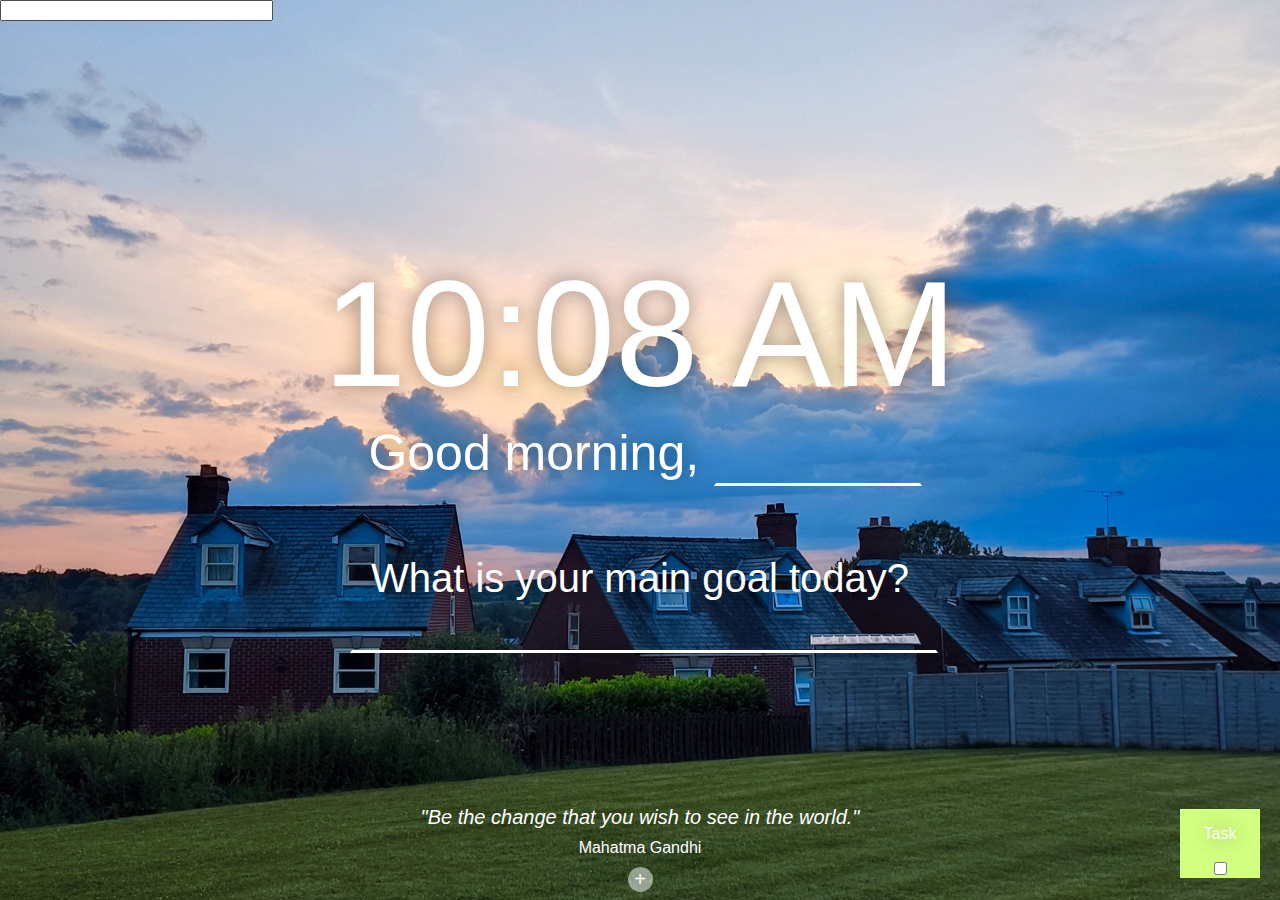
==== index.html @ 7d64a7fd "created Momentum App" ====
<!DOCTYPE html>
<html>
    <head>
        <meta charset="utf-8">
        <meta name="viewport" content="width=device-width, initial-scale=1.0">
        <title>Momentum Application</title>
        <link href="style.css" rel="stylesheet" type="text/css">
    </head>
    <body>
        <div id="mainContainer">
            <div id="topContainer">
                <form method="get" action="https://www.google.com/search" target="_blank">
                    <input type="text" name="q" size="31" value="">
                </form>
            </div>
            <div id="container">
                <div id="clock"></div>
                <div id="greetingsContainer">
                    <div>
                        <p id="greetings"></p>
                        <span id="yourNameContainer" class="hide"><p id="yourName"></p></span>
                        <span id="editNameContainer"><input type="text" id="editName"></span>
                    </div>
                    <button id="buttonEditName" class="hide">Edit</button>
                    <button id="buttonDeleteName" class="hide">Delete</button>
                </div>
                <div id="mainGoalContainer">
                    <div id="mainGoalQA">
                        <div id="mainGoalQuestion">
                            <p>What is your main goal today?</p>
                            <input type="text" id="enterMainGoal">
                        </div>
                        <div id="mainGoalAnswer" class="hide">
                            <p>TODAY</p>
                            <div>
                                <input type="checkBox" id="mainGoalCheckBox">
                                <label id="checkBoxLabel">EXAMPLE</label>
                            </div>
                        </div>
                    </div>
                    <div id="mainGoalButtonContainer" class="hide">
                        <button id="buttonEditMainGoal">Edit</button>
                        <button id="buttonClearMainGoal">Clear</button>
                    </div>
                </div>
            </div>
            <div id="bottomContainer">
                <div id = imageDetails>
                    <buttion id="imageButton" class="hide">Image</button>
                </div>
                <div id="quoteContainer">
                    <div id="quote"></div>
                    <div id="quoteAuthor"></div>
                    <button id="openQuoteAddButton">+</button>
                </div>
                <div id = taskMainCheckBoxContainer>
                    <p>Task</p>
                    <input type="checkbox" id="taskMainCheckBox">
                </div>
            </div>
        </div>
        <div id="taskContainer" class="hide">
            <div id="taskHeader">Task List</div>
            <div id="taskList"></div>
            <div>
                <input type="text" id="taskInput" placeholder="New Task">
            </div>
        </div>
        <div id="addQuoteMainContainer">
            <div id="addQuoteContainer" class="hide">
                <p>Quote</p>
                <input type="text" id="addQuoteInput" placeholder="Add quote (required)">
                <p>Author</p>
                <input type="text" id="addAuthorInput" placeholder="Add author name (optional)">
                <button id="addQuoteButton">Add</button>
            </div>
        </div>
        <script src="script.js"></script>
    </body>
</html>
---- style.css ----
body {
    font-family: Arial, Helvetica, sans-serif;
    margin: 0;
    padding: 0;
    width: 100vw;
    height: 100vh;
}

#mainContainer {
    font-family: Arial, Helvetica, sans-serif;
    position: absolute;
    top: 0;
    bottom: 0;
    left: 0;
    right: 0;
    display: grid;
    grid-template-rows: 1fr 6fr 1fr;
    width: 100vw;
    height: 100vh;
    background: url(images/Coleford\,\ England.jpg) no-repeat center center fixed;
    background-size: cover;
    color: rgb(255, 255, 255);
    text-shadow: 0 0 20px rgba(0, 0, 0, 0.4);
}

.hide {
    display: none !important;
    /* transition: 3s; */
}

.show{
    display: block;
}

.completed {
    text-decoration: line-through;
}


/* =============================MAIN============================= */

#container {
    display: flex;
    flex-direction: column;
    justify-content: center;
    width: 100vw;
    margin: 0;
}


/* =============================CLOCK============================= */

#clock {
    font-size: 150px;
    text-align: center;
}


/* =============================GREETINGS============================= */

#greetingsContainer {
    display: flex;
    margin: 0;
    text-align: center;
    justify-content: center;
    align-items: center;
}

#yourNameContainer, #editNameContainer {
    display: inline-block;
}

#greetings, #yourName {
    display: inline-block;
    font-size: 50px;
    font-style: normal;
    margin: 0 10px;
}

#editName {
    display: inline-block;
    background-color: rgba(255, 255, 255, 0);
    border-color: rgba(255, 255, 255, 0);
    border-bottom: 3px solid rgba(255, 255, 255, 1);
    width: 200px;
    max-width: 50vw;
    margin: 0 auto;
    text-align: center;
    font-family: Arial, Helvetica, sans-serif;
    font-size: 50px;
    color: white;
    text-shadow: 0 0 20px rgba(0, 0, 0, 0.4);
}

#editName:focus {
    outline: none;
}

#buttonEditName, #buttonDeleteName {
    display: block;
    border: none;
    background-color: rgba(255, 255, 255, 30);
    color: black;
    height: 20px;
}


/* #buttonEditName:hover {

} */


/* =============================GOAL (FOCUS)============================= */

#mainGoalContainer {
    display: flex;
    justify-content: center;
    align-items: center;
    text-align: center;
    gap: 10px;
    margin: 70px 0 0 0;
}

#mainGoalQA {
    display: flex;
    flex-direction: column;
    justify-content: center;
    align-items: center;
    text-align: center;
    margin: 0;
    padding: 0;
}

#mainGoalQuestion, #mainGoalAnswer {
    display: flex;
    flex-direction: column;
    justify-content: center;
    align-items: center;
    width: 100vw;
    max-width: 580px;
    font-size: 40px;
}

#mainGoalQuestion > p {
    margin: 0;
    padding: 0;
}
#enterMainGoal {
    display: flex;
    background-color: rgba(255, 255, 255, 0);
    border-color: rgba(255, 255, 255, 0);
    border-bottom: 3px solid rgba(255, 255, 255, 1);
    width: 100%;
    margin: 0 auto;
    text-align: center;
    font-family: Arial, Helvetica, sans-serif;
    font-size: 40px;
    color: white;
    text-shadow: 0 0 20px rgba(0, 0, 0, 0.4);
}

#enterMainGoal:focus {
    outline: none;
}

#mainGoalAnswer > p {
    margin: 0;
    padding: 0;
    font-size: 25px;
    font-family: Arial, Helvetica, sans-serif;
    font-weight: bold;
}

#mainGoalButtonContainer {
    display: flex;
    justify-content: center;
    align-items: center;
    font-size: 20px;
}

#buttonEditMainGoal, #buttonClearMainGoal {
    display: block;
    border: none;
    background-color: rgba(255, 255, 255, 30);
    color: black;
    width: 100%;
}


/* =============================FOOTER============================= */


#bottomContainer {
    display: grid;
    grid-template-columns: 80px auto 80px;
    align-items: center;
    text-align: center;
    margin: 5px 20px;
    padding: 0;
}


/* =============================QUOTE============================= */

#quoteContainer {
    display: flex;
    flex-direction: column;
    justify-content: center;
    align-items: center;
    text-align: center;
    width: max-content;
    max-width: calc(100vw - 40px);
    margin: 0 auto;
    padding: 0;
}

#quote {
    display: flex;
    flex-direction: column;
    text-align: center;
    font-size: 20px;
    font-style: italic;
    margin: 10px auto;
}

#openQuoteAddButton {
    z-index: 2000;
    display: block;
    border: none;
    background-color: rgba(255, 255, 255, 0.5);
    color: white;
    height: 25x;
    width: 25px;
    border-radius: 12.5px;
    font-size: 20px;
    margin-top: 10px;
}

#addQuoteMainContainer {
    display: flex;
    justify-content: center;
    align-items: center;
    text-align: center;
    width: 100vw;
}

#addQuoteContainer {
    z-index: 1000;
    position: fixed;
    bottom: 120px;
    display: flex;
    flex-direction: column;
    justify-content: center;
    align-items: start;
    text-align: center;
    width: 200px;
    margin: 0 auto;
    padding: 20px;
    border-radius: 10px;
    background-color: lightseagreen;
}
/* =============================TASK============================= */

#taskMainCheckBoxContainer {
    display: flex;
    flex-direction: column;
    justify-content: center;
    align-items: center;
    text-align: center;
    margin: 0;
    padding: 0;
    background-color: rgb(210, 255, 127);
}

#taskContainer {
    display: block;
    z-index: 1000;
    grid-template-rows: 30px auto 30px;
    position: fixed;
    bottom: 80px;
    right: 20px;
    width: max-content;
    align-items: end;
    background-color: rgba(253, 254, 254, 1);
    padding: 0;
    border-radius: 10px;
    box-shadow: 0 0 10px rgba(0, 0, 0, 0.2);
    font-family: Arial, Helvetica, sans-serif;
}

#taskHeader {
    font-size: 23px;
    margin: 0;
    padding: 15px 15px 20px 15px;
    text-align: center;
    width: 300px;
}

#taskList {
    display: block;
    margin: 0;
    padding: 0;
    width: 100%;
    font-family: Arial, Helvetica, sans-serif;
    font-size: 16px;
    overflow-y: scroll;
    overflow-wrap: normal;
    max-height: 75vh;
}

#taskInput {
    width: 300px;
    border: none;
    font-family: Arial, Helvetica, sans-serif;
    font-size: 16px;
    margin: 0;
    padding: 20px 15px 15px 15px;
    background-color: rgba(255, 255, 255, 0);
}

#taskInput:focus {
    outline: none;
}

/* #editLabel:focus {
    outline: none;
} */
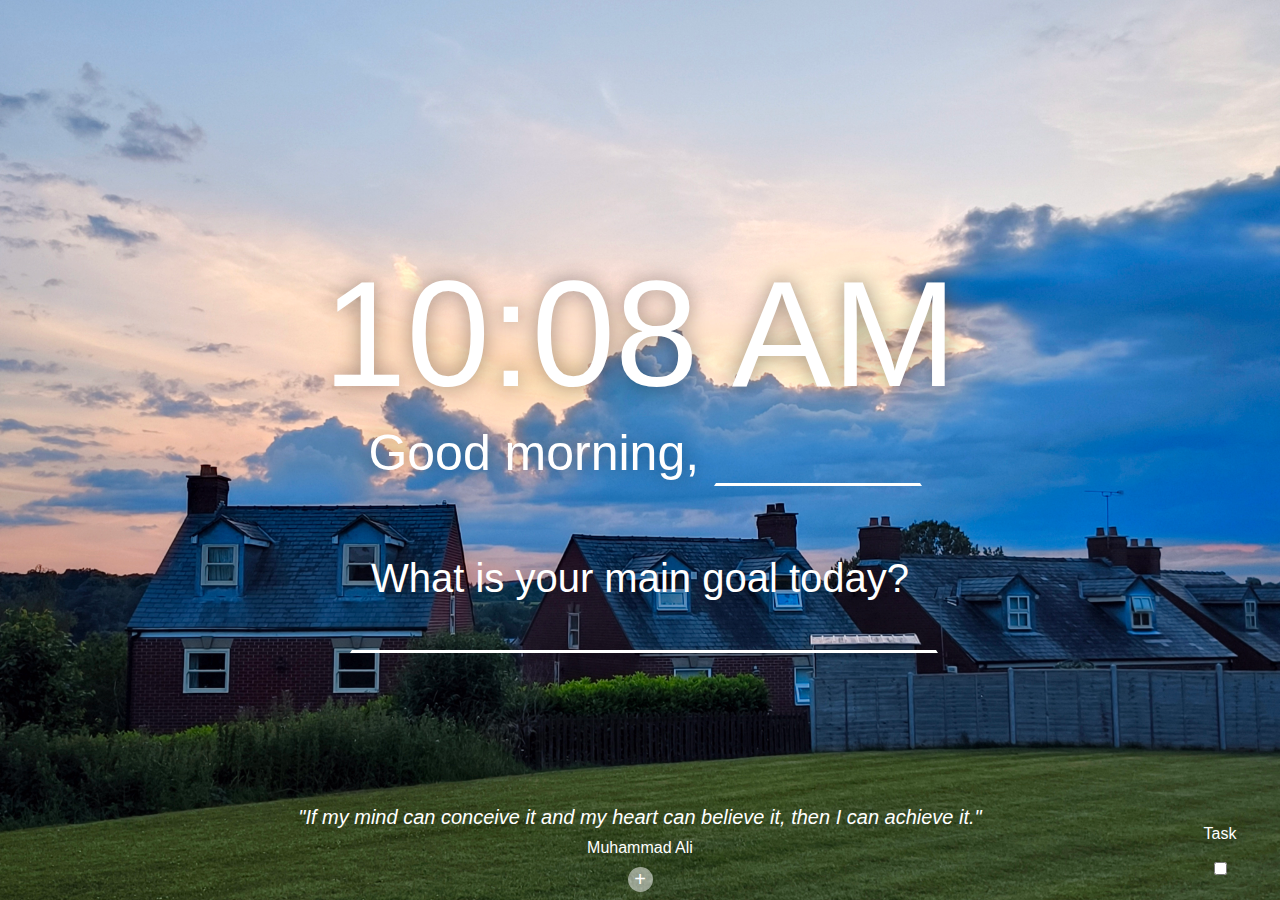
==== commit 7e7967b9: "March 15, 2025" ====
--- a/index.html
+++ b/index.html
@@ -8,11 +8,7 @@
     </head>
     <body>
         <div id="mainContainer">
-            <div id="topContainer">
-                <form method="get" action="https://www.google.com/search" target="_blank">
-                    <input type="text" name="q" size="31" value="">
-                </form>
-            </div>
+            <div id="topContainer"></div>
             <div id="container">
                 <div id="clock"></div>
                 <div id="greetingsContainer">
@@ -21,8 +17,8 @@
                         <span id="yourNameContainer" class="hide"><p id="yourName"></p></span>
                         <span id="editNameContainer"><input type="text" id="editName"></span>
                     </div>
-                    <button id="buttonEditName" class="hide">Edit</button>
-                    <button id="buttonDeleteName" class="hide">Delete</button>
+                    <button id="buttonEditName" class="hide">✎</button>
+                    <button id="buttonDeleteName" class="hide">✕</button>
                 </div>
                 <div id="mainGoalContainer">
                     <div id="mainGoalQA">
@@ -39,8 +35,8 @@
                         </div>
                     </div>
                     <div id="mainGoalButtonContainer" class="hide">
-                        <button id="buttonEditMainGoal">Edit</button>
-                        <button id="buttonClearMainGoal">Clear</button>
+                        <button id="buttonEditMainGoal">✎</button>
+                        <button id="buttonClearMainGoal">✕</button>
                     </div>
                 </div>
             </div>
@@ -67,7 +63,7 @@
             </div>
         </div>
         <div id="addQuoteMainContainer">
-            <div id="addQuoteContainer" class="hide">
+            <div id="addQuoteContainer" >
                 <p>Quote</p>
                 <input type="text" id="addQuoteInput" placeholder="Add quote (required)">
                 <p>Author</p>
--- a/style.css
+++ b/style.css
@@ -99,9 +99,21 @@
 #buttonEditName, #buttonDeleteName {
     display: block;
     border: none;
-    background-color: rgba(255, 255, 255, 30);
-    color: black;
-    height: 20px;
+    color:  rgba(255, 255, 255, 0.5);
+    height: 40px;
+    width: 40px;
+    background-color: rgba(255, 255, 255, 0);
+    border-radius: 20px;
+    margin: 0 5px;
+}
+
+#buttonEditName:hover, #buttonDeleteName:hover {
+    color: white;
+    height: 30px;
+    width: 30px;
+    background-color: rgba(255, 255, 255, 0.5);
+    border-radius: 15px;
+    margin: 0 5px;
 }
 
 
@@ -181,11 +193,22 @@
 #buttonEditMainGoal, #buttonClearMainGoal {
     display: block;
     border: none;
-    background-color: rgba(255, 255, 255, 30);
-    color: black;
-    width: 100%;
-}
-
+    color:  rgba(255, 255, 255, 0.5);
+    height: 40px;
+    width: 40px;
+    background-color: rgba(255, 255, 255, 0);
+    border-radius: 20px;
+    margin: 0 5px;
+}
+
+#buttonEditMainGoal:hover, #buttonClearMainGoal:hover {
+    color: white;
+    height: 30px;
+    width: 30px;
+    background-color: rgba(255, 255, 255, 0.5);
+    border-radius: 15px;
+    margin: 0 5px;
+}
 
 /* =============================FOOTER============================= */
 
@@ -257,8 +280,23 @@
     margin: 0 auto;
     padding: 20px;
     border-radius: 10px;
-    background-color: lightseagreen;
-}
+    color:white;
+    background-color: rgba(0, 0, 0, 0.8)
+}
+
+#addQuote, #addAuthor {
+    display: block;
+    border: none;
+    background-color: rgba(255, 255, 255, 0.5);
+    color: white;
+    height: 25px;
+    width: 100%;
+    margin: 0;
+    padding: 0;
+    font-size: 20px;
+}
+
+
 /* =============================TASK============================= */
 
 #taskMainCheckBoxContainer {
@@ -269,7 +307,6 @@
     text-align: center;
     margin: 0;
     padding: 0;
-    background-color: rgb(210, 255, 127);
 }
 
 #taskContainer {
@@ -277,7 +314,7 @@
     z-index: 1000;
     grid-template-rows: 30px auto 30px;
     position: fixed;
-    bottom: 80px;
+    bottom: 90px;
     right: 20px;
     width: max-content;
     align-items: end;
